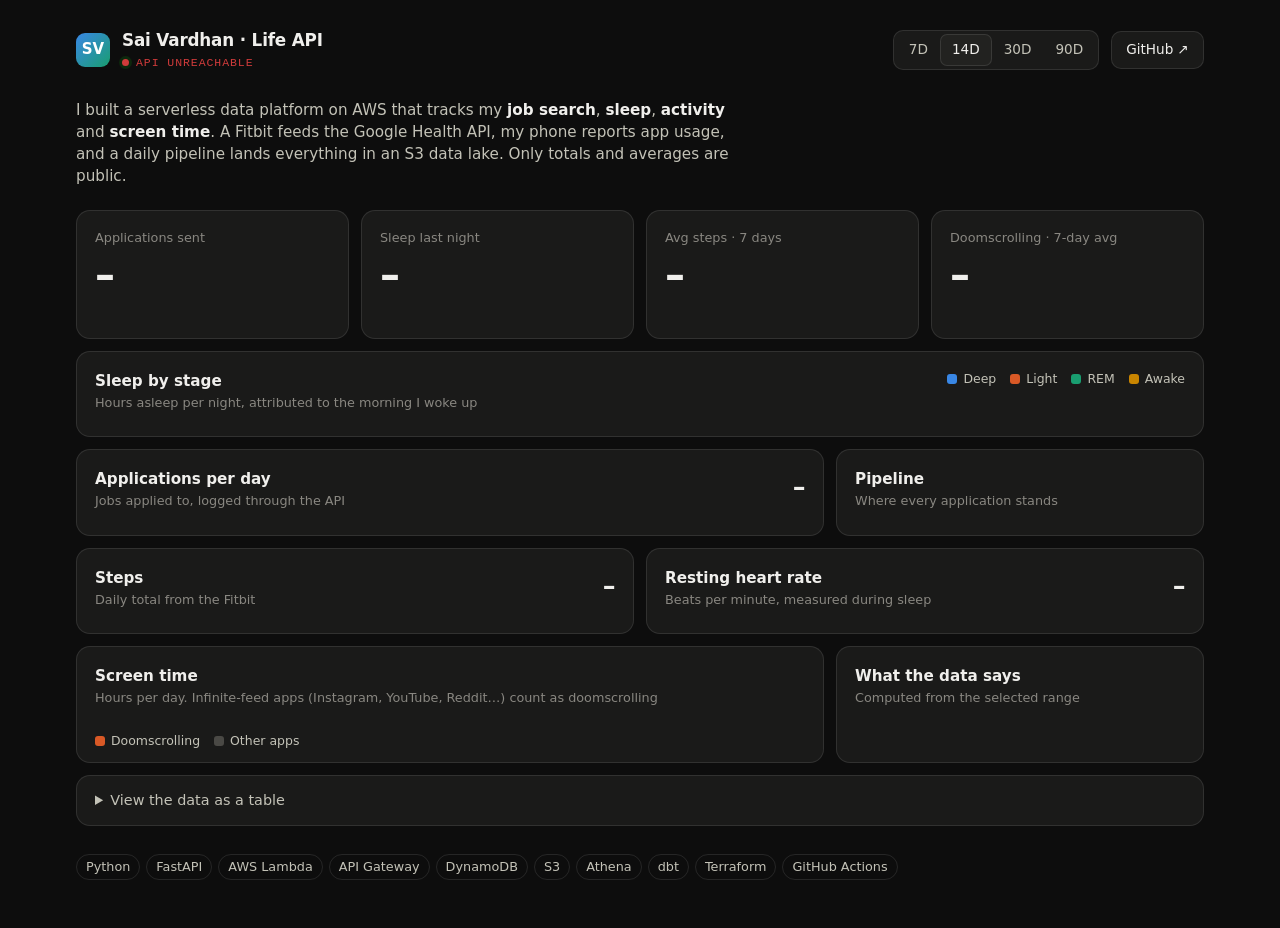
==== web/index.html @ 289e41d3 "Redesign dashboard with charts and add private applications page - GET /public/timeseries: daily ser" ====
<!doctype html>
<html lang="en">
<head>
<meta charset="utf-8">
<meta name="viewport" content="width=device-width, initial-scale=1">
<title>Life API · Sai Vardhan</title>
<meta name="description" content="Live dashboard from a personal data platform on AWS: job search, sleep, steps and screen time.">
<link rel="stylesheet" href="styles.css">
<script src="config.js"></script>
</head>
<body>
<div class="wrap">
  <header class="top">
    <div class="brand">
      <div class="mark" aria-hidden="true">SV</div>
      <div>
        <h1>Sai Vardhan · Life API</h1>
        <p><span class="live" id="status">Live from AWS</span></p>
      </div>
    </div>
    <div class="controls">
      <div class="seg" role="group" aria-label="Date range">
        <button data-days="7">7D</button>
        <button data-days="14" aria-pressed="true">14D</button>
        <button data-days="30">30D</button>
        <button data-days="90">90D</button>
      </div>
      <a class="btn" href="https://github.com/saivardhan13-MSV/life-api">GitHub ↗</a>
    </div>
  </header>

  <p class="intro">I built a serverless data platform on AWS that tracks my <strong>job search</strong>, <strong>sleep</strong>, <strong>activity</strong> and <strong>screen time</strong>. A Fitbit feeds the Google Health API, my phone reports app usage, and a daily pipeline lands everything in an S3 data lake. Only totals and averages are public.</p>

  <section class="tiles" aria-label="Headline numbers">
    <div class="tile"><div class="k">Applications sent</div><div class="v" id="t-apps">–</div><div class="sub" id="t-apps-sub">&nbsp;</div></div>
    <div class="tile"><div class="k">Sleep last night</div><div class="v" id="t-sleep">–</div><div class="sub" id="t-sleep-sub">&nbsp;</div></div>
    <div class="tile"><div class="k">Avg steps · 7 days</div><div class="v" id="t-steps">–</div><div class="sub" id="t-steps-sub">&nbsp;</div></div>
    <div class="tile"><div class="k">Doomscrolling · 7-day avg</div><div class="v" id="t-scroll">–</div><div class="sub" id="t-scroll-sub">&nbsp;</div></div>
  </section>

  <section class="grid">
    <article class="card c12">
      <div class="head">
        <div><h2>Sleep by stage</h2><p class="desc">Hours asleep per night, attributed to the morning I woke up</p></div>
        <div class="legend" id="lg-sleep"></div>
      </div>
      <div class="chart" id="ch-sleep"></div>
    </article>

    <article class="card c8">
      <div class="head">
        <div><h2>Applications per day</h2><p class="desc">Jobs applied to, logged through the API</p></div>
        <div class="big" id="apps-range">–</div>
      </div>
      <div class="chart" id="ch-apps"></div>
    </article>
    <article class="card c4">
      <h2>Pipeline</h2><p class="desc">Where every application stands</p>
      <div id="ch-funnel"></div>
    </article>

    <article class="card c6">
      <div class="head"><div><h2>Steps</h2><p class="desc">Daily total from the Fitbit</p></div><div class="big" id="steps-avg">–</div></div>
      <div class="chart" id="ch-steps"></div>
    </article>
    <article class="card c6">
      <div class="head"><div><h2>Resting heart rate</h2><p class="desc">Beats per minute, measured during sleep</p></div><div class="big" id="rhr-last">–</div></div>
      <div class="chart" id="ch-rhr"></div>
    </article>

    <article class="card c8">
      <div class="head">
        <div><h2>Screen time</h2><p class="desc">Hours per day. Infinite-feed apps (Instagram, YouTube, Reddit…) count as doomscrolling</p></div>
        <div class="legend" id="lg-screen"></div>
      </div>
      <div class="chart" id="ch-screen"></div>
    </article>
    <article class="card c4">
      <h2>What the data says</h2><p class="desc">Computed from the selected range</p>
      <div id="insights"></div>
    </article>
  </section>

  <details>
    <summary>View the data as a table</summary>
    <div class="tbl-wrap"><table id="tbl"></table></div>
  </details>

  <footer>
    <div class="chips">
      <span>Python</span><span>FastAPI</span><span>AWS Lambda</span><span>API Gateway</span><span>DynamoDB</span>
      <span>S3</span><span>Athena</span><span>dbt</span><span>Terraform</span><span>GitHub Actions</span>
    </div>
    <div id="updated"></div>
  </footer>
</div>

<script type="module">
import { barChart, lineChart, funnel, fmtDay } from "./charts.js";

const API = (window.LIFE_API_URL || "").replace(/\/$/, "");
const $ = (id) => document.getElementById(id);
const C = (n) => getComputedStyle(document.documentElement).getPropertyValue(n).trim();
const hrs = (m) => (m == null ? "–" : (m / 60).toFixed(1));
const hm = (m) => (m == null ? "–" : `${Math.floor(m / 60)}h ${String(Math.round(m % 60)).padStart(2, "0")}m`);
const avg = (xs) => { const v = xs.filter((x) => x != null); return v.length ? v.reduce((a, b) => a + b, 0) / v.length : null; };

const SLEEP = [
  { key: "deep", label: "Deep", color: C("--s1") },
  { key: "light", label: "Light", color: C("--s2") },
  { key: "rem", label: "REM", color: C("--s3") },
  { key: "awake", label: "Awake", color: C("--s4") },
];
const SCREEN = [
  { key: "doom", label: "Doomscrolling", color: C("--s2") },
  { key: "other", label: "Other apps", color: C("--muted-fill") },
];
const legend = (el, series) => (el.innerHTML = series.map((s) => `<span><i style="background:${s.color}"></i>${s.label}</span>`).join(""));
legend($("lg-sleep"), SLEEP);
legend($("lg-screen"), SCREEN);

function render(ts, summary) {
  const days = ts.days.map((d) => ({
    ...d,
    deep: d.deep_sleep_minutes, light: d.light_sleep_minutes, rem: d.rem_sleep_minutes, awake: d.awake_minutes,
    doom: d.doomscroll_minutes,
    other: d.screen_minutes == null ? null : d.screen_minutes - (d.doomscroll_minutes || 0),
  }));
  const n = days.length;

  // tiles
  $("t-apps").textContent = summary.applications_total.toLocaleString();
  $("t-apps-sub").innerHTML = `<b>${summary.applications_this_week}</b> this week · <b>${summary.interviews_total}</b> interviews`;
  $("t-sleep").innerHTML = summary.last_night_sleep_hours == null ? "–" : `${summary.last_night_sleep_hours}<small>h</small>`;
  $("t-sleep-sub").innerHTML = summary.avg_sleep_hours_7d == null ? "&nbsp;" : `7-day average <b>${summary.avg_sleep_hours_7d}h</b>`;
  $("t-steps").textContent = summary.avg_steps_7d == null ? "–" : summary.avg_steps_7d.toLocaleString();
  const best = days.reduce((a, d) => (d.steps != null && (!a || d.steps > a.steps) ? d : a), null);
  $("t-steps-sub").innerHTML = best ? `Best day <b>${best.steps.toLocaleString()}</b> on ${fmtDay(best.day)}` : "&nbsp;";
  $("t-scroll").innerHTML = summary.avg_doomscroll_hours_7d == null ? "–" : `${summary.avg_doomscroll_hours_7d}<small>h</small>`;
  $("t-scroll-sub").innerHTML = summary.avg_screen_hours_7d == null ? "Phone sync coming soon" : `of <b>${summary.avg_screen_hours_7d}h</b> total screen time`;

  // charts
  const minToH = (v) => `${Math.round(v / 60)}h`;
  barChart($("ch-sleep"), { days, series: SLEEP, fmt: hm, fmtY: minToH, height: 240, unit: 60, empty: "No sleep data in this range" });
  barChart($("ch-apps"), { days, series: [{ key: "applications_sent", label: "Applications", color: C("--s1") }], fmt: (v) => v, fmtY: (v) => Math.round(v), height: 200, empty: "No applications logged in this range yet" });
  const sent = days.reduce((a, d) => a + d.applications_sent, 0);
  $("apps-range").textContent = `${sent} in ${n}d`;
  const sc = ts.status_counts;
  funnel($("ch-funnel"), {
    color: C("--s1"),
    rows: [
      { label: "Applied", value: Object.values(sc).reduce((a, b) => a + b, 0) },
      { label: "Screening", value: sc.screening + sc.interviewing + sc.offer },
      { label: "Interviewing", value: sc.interviewing + sc.offer },
      { label: "Offer", value: sc.offer },
      { label: "Rejected", value: sc.rejected, muted: true },
      { label: "Ghosted", value: sc.ghosted, muted: true },
    ],
  });
  barChart($("ch-steps"), { days, series: [{ key: "steps", label: "Steps", color: C("--s1") }], fmt: (v) => Math.round(v).toLocaleString(), fmtY: (v) => (v >= 1000 ? `${Math.round(v / 1000)}k` : v), height: 200 });
  const sAvg = avg(days.map((d) => d.steps));
  $("steps-avg").textContent = sAvg == null ? "–" : `${Math.round(sAvg).toLocaleString()} avg`;
  lineChart($("ch-rhr"), { days, key: "resting_heart_rate", label: "Resting HR", color: C("--s1"), fmt: (v) => `${v}`, height: 200 });
  const lastRhr = [...days].reverse().find((d) => d.resting_heart_rate != null);
  $("rhr-last").textContent = lastRhr ? `${lastRhr.resting_heart_rate} bpm` : "–";
  barChart($("ch-screen"), { days, series: SCREEN, fmt: hm, fmtY: minToH, height: 220, unit: 60, empty: "Screen time syncs from my Android app (coming soon)" });

  // insights
  const sleepAvg = avg(days.map((d) => d.sleep_minutes));
  const nights = days.filter((d) => d.sleep_minutes != null);
  const short = nights.filter((d) => d.sleep_minutes < 6 * 60).length;
  const deepPct = avg(nights.map((d) => (d.deep && d.sleep_minutes ? d.deep / d.sleep_minutes : null)));
  const items = [];
  if (sleepAvg != null) items.push(["🌙", `Averaging <strong>${hm(sleepAvg)}</strong> of sleep across ${nights.length} nights; <strong>${short}</strong> under 6 hours.`]);
  if (deepPct != null) items.push(["🧠", `<strong>${Math.round(deepPct * 100)}%</strong> of sleep is deep sleep (typical adults: 13–23%).`]);
  if (sAvg != null) items.push(["👟", `<strong>${days.filter((d) => d.steps >= 8000).length}</strong> of ${days.filter((d) => d.steps != null).length} days hit 8,000+ steps.`]);
  items.push(["💼", sent ? `<strong>${sent}</strong> applications in the last ${n} days.` : `Application tracking just went live, so counts start now.`]);
  $("insights").innerHTML = items.map(([i, t]) => `<div class="insight" style="margin-bottom:12px"><div class="ico" aria-hidden="true">${i}</div><p>${t}</p></div>`).join("");

  // table
  const cols = [["Date", (d) => fmtDay(d.day, { month: "short", day: "numeric" })], ["Sleep", (d) => hm(d.sleep_minutes)],
    ["Deep", (d) => hm(d.deep)], ["REM", (d) => hm(d.rem)], ["Steps", (d) => d.steps?.toLocaleString() ?? "–"],
    ["Resting HR", (d) => d.resting_heart_rate ?? "–"], ["Screen", (d) => hm(d.screen_minutes)], ["Doomscroll", (d) => hm(d.doomscroll_minutes)],
    ["Applications", (d) => d.applications_sent]];
  $("tbl").innerHTML = `<thead><tr>${cols.map(([h]) => `<th>${h}</th>`).join("")}</tr></thead><tbody>${[...days].reverse().map((d) => `<tr>${cols.map(([, f]) => `<td>${f(d)}</td>`).join("")}</tr>`).join("")}</tbody>`;
  $("updated").textContent = `Updated ${new Date(ts.generated_at).toLocaleString()}`;
}

async function load(range) {
  try {
    const [ts, summary] = await Promise.all([
      fetch(`${API}/public/timeseries?days=${range}`).then((r) => { if (!r.ok) throw r.status; return r.json(); }),
      fetch(`${API}/public/summary`).then((r) => { if (!r.ok) throw r.status; return r.json(); }),
    ]);
    render(ts, summary);
  } catch (e) {
    $("status").textContent = "API unreachable";
    $("status").classList.add("err");
  }
}

document.querySelectorAll(".seg button").forEach((b) =>
  b.addEventListener("click", () => {
    document.querySelectorAll(".seg button").forEach((x) => x.setAttribute("aria-pressed", String(x === b)));
    load(Number(b.dataset.days));
  }),
);
load(14);
</script>
</body>
</html>
---- web/styles.css ----
:root {
  color-scheme: dark;
  --page: #0d0d0d;
  --surface: #1a1a19;
  --surface-2: #222220;
  --ink: #f0efec;
  --ink-2: #c3c2b7;
  --muted: #898781;
  --grid: #2c2c2a;
  --base: #383835;
  --ring: rgba(255, 255, 255, 0.1);
  --s1: #3987e5; /* blue */
  --s2: #d95926; /* orange */
  --s3: #199e70; /* aqua */
  --s4: #c98500; /* yellow */
  --muted-fill: #4a4945;
  --good: #0ca30c;
  --critical: #d03b3b;
  --radius: 14px;
  --font: system-ui, -apple-system, "Segoe UI", Roboto, sans-serif;
  --mono: ui-monospace, "SFMono-Regular", Consolas, monospace;
}
* { box-sizing: border-box; }
html, body { margin: 0; background: var(--page); color: var(--ink); font-family: var(--font); line-height: 1.45; -webkit-font-smoothing: antialiased; }
a { color: var(--ink); text-underline-offset: 3px; text-decoration-color: var(--muted); }
a:hover { text-decoration-color: var(--ink); }
button, input, select, textarea { font: inherit; color: inherit; }
.wrap { max-width: 1160px; margin: 0 auto; padding: 28px 16px 48px; }

/* top bar */
.top { display: flex; align-items: center; justify-content: space-between; gap: 16px; flex-wrap: wrap; margin-bottom: 28px; }
.brand { display: flex; align-items: center; gap: 12px; }
.mark { width: 34px; height: 34px; border-radius: 9px; background: linear-gradient(135deg, var(--s1), var(--s3)); display: grid; place-items: center; font-weight: 700; font-size: 15px; color: #fff; }
.brand h1 { font-size: 1.05rem; margin: 0; font-weight: 650; letter-spacing: -0.01em; }
.brand p { margin: 0; color: var(--muted); font-size: 0.82rem; }
.live { display: inline-flex; align-items: center; gap: 7px; font: 500 0.72rem var(--mono); text-transform: uppercase; letter-spacing: 0.08em; color: var(--good); }
.live::before { content: ""; width: 7px; height: 7px; border-radius: 50%; background: currentColor; box-shadow: 0 0 0 3px rgba(12, 163, 12, 0.18); }
.live.err { color: var(--critical); }
.controls { display: flex; align-items: center; gap: 12px; flex-wrap: wrap; }
.seg { display: inline-flex; background: var(--surface); border: 1px solid var(--ring); border-radius: 10px; padding: 3px; }
.seg button { border: 0; background: none; padding: 6px 12px; border-radius: 7px; cursor: pointer; color: var(--ink-2); font-size: 0.85rem; }
.seg button[aria-pressed="true"] { background: var(--surface-2); color: var(--ink); box-shadow: inset 0 0 0 1px var(--ring); }
.btn { display: inline-flex; align-items: center; gap: 6px; padding: 8px 14px; border-radius: 10px; border: 1px solid var(--ring); background: var(--surface); color: var(--ink); text-decoration: none; font-size: 0.85rem; cursor: pointer; }
.btn:hover { background: var(--surface-2); }
.btn.primary { background: var(--s1); border-color: transparent; color: #fff; }
.btn.primary:hover { filter: brightness(1.08); }

/* intro */
.intro { margin: 0 0 22px; max-width: 70ch; color: var(--ink-2); font-size: 0.95rem; }
.intro strong { color: var(--ink); font-weight: 600; }

/* tiles */
.tiles { display: grid; grid-template-columns: repeat(4, 1fr); gap: 12px; margin-bottom: 12px; }
.tile { background: var(--surface); border: 1px solid var(--ring); border-radius: var(--radius); padding: 18px 18px 16px; min-width: 0; }
.tile .k { color: var(--muted); font-size: 0.8rem; display: flex; align-items: center; gap: 8px; }
.tile .v { font-size: clamp(1.8rem, 3.4vw, 2.5rem); font-weight: 650; letter-spacing: -0.03em; margin-top: 6px; line-height: 1.1; }
.tile .v small { font-size: 0.45em; color: var(--ink-2); font-weight: 500; letter-spacing: 0; margin-left: 2px; }
.tile .sub { color: var(--ink-2); font-size: 0.8rem; margin-top: 6px; }
.tile .sub b { color: var(--ink); font-weight: 600; }

/* cards */
.grid { display: grid; grid-template-columns: repeat(12, 1fr); gap: 12px; }
.card { background: var(--surface); border: 1px solid var(--ring); border-radius: var(--radius); padding: 18px 18px 12px; min-width: 0; }
.c12 { grid-column: span 12; } .c8 { grid-column: span 8; } .c6 { grid-column: span 6; } .c4 { grid-column: span 4; }
.card h2 { font-size: 0.95rem; margin: 0; font-weight: 600; }
.card .desc { color: var(--muted); font-size: 0.8rem; margin: 2px 0 12px; }
.head { display: flex; justify-content: space-between; align-items: flex-start; gap: 12px; flex-wrap: wrap; }
.legend { display: flex; gap: 14px; flex-wrap: wrap; font-size: 0.78rem; color: var(--ink-2); }
.legend span { display: inline-flex; align-items: center; gap: 6px; }
.legend i, .tr i { width: 10px; height: 10px; border-radius: 3px; display: inline-block; }
.chart { width: 100%; }
.big { font-size: 1.6rem; font-weight: 650; letter-spacing: -0.02em; }

/* svg */
svg { display: block; overflow: visible; }
svg .grid { stroke: var(--grid); stroke-width: 1; }
svg .base { stroke: var(--base); stroke-width: 1; }
svg .tick { fill: var(--muted); font-size: 11px; font-variant-numeric: tabular-nums; }
svg .empty { fill: var(--muted); font-size: 13px; }
svg .hit { fill: transparent; }
svg .hit.on { fill: rgba(255, 255, 255, 0.04); }
svg .cross { stroke: var(--base); stroke-width: 1; }
svg .ring { stroke: var(--surface); stroke-width: 2; }

/* tooltip */
.tip { position: fixed; z-index: 50; display: none; pointer-events: none; background: #262624; border: 1px solid var(--ring); border-radius: 10px; padding: 10px 12px; font-size: 0.8rem; min-width: 170px; box-shadow: 0 10px 30px rgba(0, 0, 0, 0.45); }
.tip .th { color: var(--ink); font-weight: 600; margin-bottom: 6px; }
.tip .tr { display: flex; align-items: center; gap: 8px; color: var(--ink-2); padding: 1px 0; }
.tip .tr b { margin-left: auto; color: var(--ink); font-weight: 600; font-variant-numeric: tabular-nums; padding-left: 16px; }
.tip .tot { border-top: 1px solid var(--ring); margin-top: 4px; padding-top: 5px; }

/* funnel */
.fr { display: grid; grid-template-columns: 96px 1fr 36px; align-items: center; gap: 10px; padding: 7px 0; font-size: 0.85rem; }
.fl { color: var(--ink-2); }
.fb { height: 10px; background: var(--surface-2); border-radius: 0 4px 4px 0; overflow: hidden; }
.fb span { display: block; height: 100%; border-radius: 0 4px 4px 0; min-width: 2px; }
.fv { text-align: right; font-variant-numeric: tabular-nums; font-weight: 600; }

/* insight */
.insight { display: flex; gap: 14px; align-items: flex-start; }
.insight .ico { flex: none; width: 38px; height: 38px; border-radius: 10px; background: var(--surface-2); display: grid; place-items: center; font-size: 18px; }
.insight p { margin: 0; color: var(--ink-2); font-size: 0.9rem; }
.insight p strong { color: var(--ink); }

/* table */
details { margin-top: 12px; background: var(--surface); border: 1px solid var(--ring); border-radius: var(--radius); }
summary { cursor: pointer; padding: 14px 18px; font-size: 0.9rem; color: var(--ink-2); }
.tbl-wrap { overflow-x: auto; padding: 0 18px 16px; }
table { width: 100%; border-collapse: collapse; font-size: 0.82rem; font-variant-numeric: tabular-nums; }
th, td { text-align: right; padding: 7px 10px; border-bottom: 1px solid var(--grid); white-space: nowrap; }
th:first-child, td:first-child { text-align: left; }
th { color: var(--muted); font-weight: 500; }
td { color: var(--ink-2); }

footer { margin-top: 28px; color: var(--muted); font-size: 0.8rem; display: flex; justify-content: space-between; gap: 16px; flex-wrap: wrap; }
.chips { display: flex; gap: 6px; flex-wrap: wrap; }
.chips span { border: 1px solid var(--ring); border-radius: 999px; padding: 3px 9px; color: var(--ink-2); }

@media (max-width: 900px) {
  .tiles { grid-template-columns: repeat(2, 1fr); }
  .c8, .c6, .c4 { grid-column: span 12; }
}
@media (max-width: 420px) {
  .tile { padding: 14px; }
}
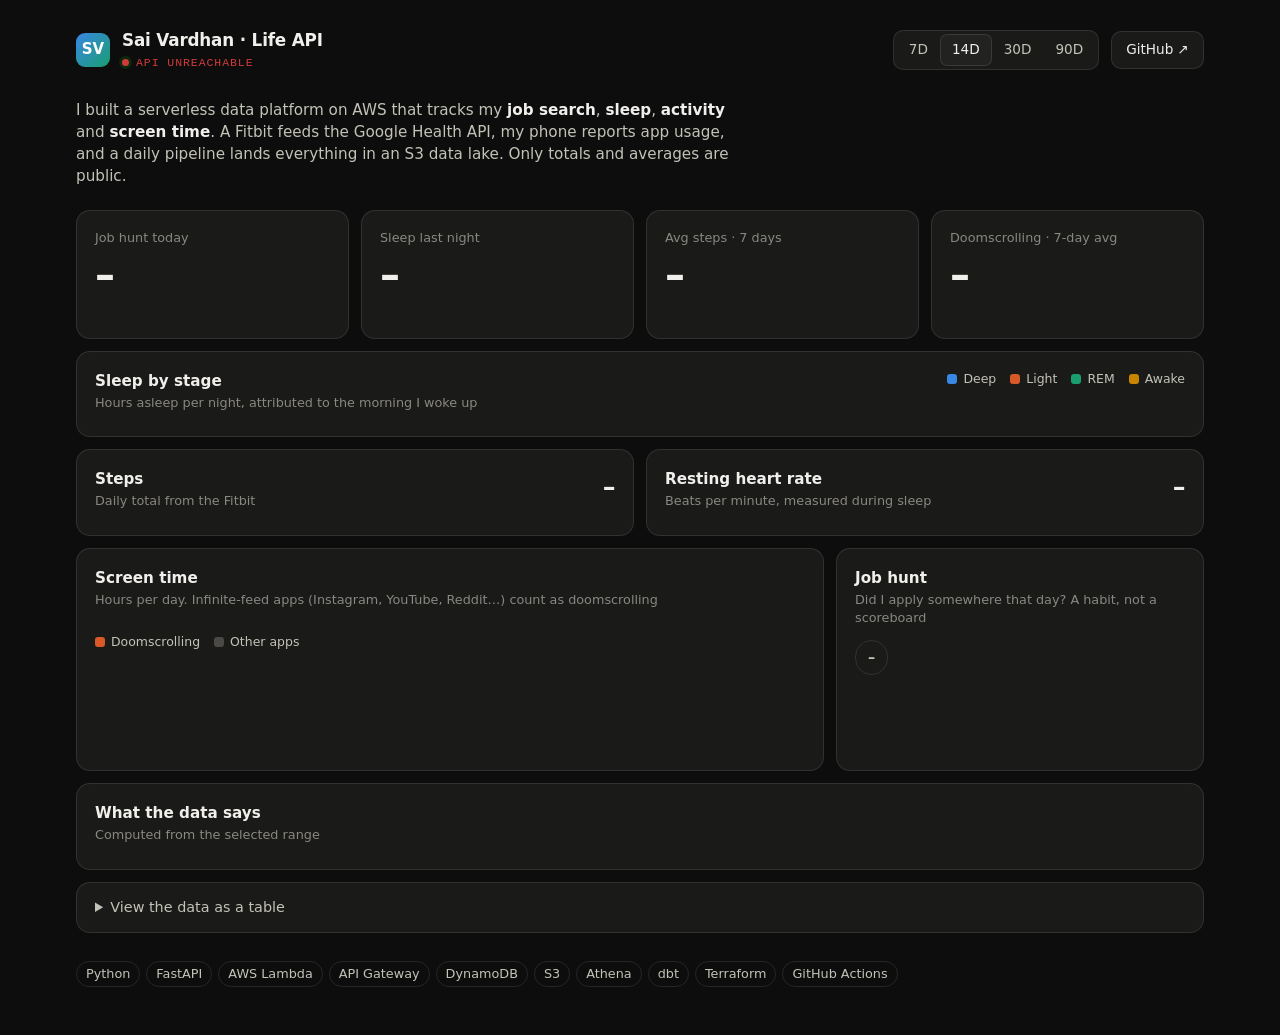
==== commit 38a9697a: "Show job hunt as a daily habit instead of application counts The public dashboard and API no longer " ====
--- a/web/index.html
+++ b/web/index.html
@@ -32,7 +32,7 @@
   <p class="intro">I built a serverless data platform on AWS that tracks my <strong>job search</strong>, <strong>sleep</strong>, <strong>activity</strong> and <strong>screen time</strong>. A Fitbit feeds the Google Health API, my phone reports app usage, and a daily pipeline lands everything in an S3 data lake. Only totals and averages are public.</p>
 
   <section class="tiles" aria-label="Headline numbers">
-    <div class="tile"><div class="k">Applications sent</div><div class="v" id="t-apps">–</div><div class="sub" id="t-apps-sub">&nbsp;</div></div>
+    <div class="tile"><div class="k">Job hunt today</div><div class="v" id="t-hunt">–</div><div class="sub" id="t-hunt-sub">&nbsp;</div></div>
     <div class="tile"><div class="k">Sleep last night</div><div class="v" id="t-sleep">–</div><div class="sub" id="t-sleep-sub">&nbsp;</div></div>
     <div class="tile"><div class="k">Avg steps · 7 days</div><div class="v" id="t-steps">–</div><div class="sub" id="t-steps-sub">&nbsp;</div></div>
     <div class="tile"><div class="k">Doomscrolling · 7-day avg</div><div class="v" id="t-scroll">–</div><div class="sub" id="t-scroll-sub">&nbsp;</div></div>
@@ -47,18 +47,6 @@
       <div class="chart" id="ch-sleep"></div>
     </article>
 
-    <article class="card c8">
-      <div class="head">
-        <div><h2>Applications per day</h2><p class="desc">Jobs applied to, logged through the API</p></div>
-        <div class="big" id="apps-range">–</div>
-      </div>
-      <div class="chart" id="ch-apps"></div>
-    </article>
-    <article class="card c4">
-      <h2>Pipeline</h2><p class="desc">Where every application stands</p>
-      <div id="ch-funnel"></div>
-    </article>
-
     <article class="card c6">
       <div class="head"><div><h2>Steps</h2><p class="desc">Daily total from the Fitbit</p></div><div class="big" id="steps-avg">–</div></div>
       <div class="chart" id="ch-steps"></div>
@@ -76,8 +64,16 @@
       <div class="chart" id="ch-screen"></div>
     </article>
     <article class="card c4">
+      <div class="head"><div><h2>Job hunt</h2><p class="desc">Did I apply somewhere that day? A habit, not a scoreboard</p></div></div>
+      <div id="hunt-badge" class="badge">–</div>
+      <p class="streak" id="hunt-streak">&nbsp;</p>
+      <div class="dots" id="hunt-dots" aria-label="Days with applications"></div>
+      <p class="desc" id="hunt-range" style="margin-top:10px">&nbsp;</p>
+    </article>
+
+    <article class="card c12">
       <h2>What the data says</h2><p class="desc">Computed from the selected range</p>
-      <div id="insights"></div>
+      <div id="insights" class="insights"></div>
     </article>
   </section>
 
@@ -96,7 +92,7 @@
 </div>
 
 <script type="module">
-import { barChart, lineChart, funnel, fmtDay } from "./charts.js";
+import { barChart, lineChart, fmtDay } from "./charts.js";
 
 const API = (window.LIFE_API_URL || "").replace(/\/$/, "");
 const $ = (id) => document.getElementById(id);
@@ -129,8 +125,9 @@
   const n = days.length;
 
   // tiles
-  $("t-apps").textContent = summary.applications_total.toLocaleString();
-  $("t-apps-sub").innerHTML = `<b>${summary.applications_this_week}</b> this week · <b>${summary.interviews_total}</b> interviews`;
+  const hunt = summary.job_hunt;
+  $("t-hunt").innerHTML = hunt.applied_today ? `<span class="ok">✓</span> Done` : `Not yet`;
+  $("t-hunt-sub").innerHTML = hunt.streak_days ? `<b>${hunt.streak_days}-day</b> streak` : "Streak starts with the next application";
   $("t-sleep").innerHTML = summary.last_night_sleep_hours == null ? "–" : `${summary.last_night_sleep_hours}<small>h</small>`;
   $("t-sleep-sub").innerHTML = summary.avg_sleep_hours_7d == null ? "&nbsp;" : `7-day average <b>${summary.avg_sleep_hours_7d}h</b>`;
   $("t-steps").textContent = summary.avg_steps_7d == null ? "–" : summary.avg_steps_7d.toLocaleString();
@@ -142,27 +139,23 @@
   // charts
   const minToH = (v) => `${Math.round(v / 60)}h`;
   barChart($("ch-sleep"), { days, series: SLEEP, fmt: hm, fmtY: minToH, height: 240, unit: 60, empty: "No sleep data in this range" });
-  barChart($("ch-apps"), { days, series: [{ key: "applications_sent", label: "Applications", color: C("--s1") }], fmt: (v) => v, fmtY: (v) => Math.round(v), height: 200, empty: "No applications logged in this range yet" });
-  const sent = days.reduce((a, d) => a + d.applications_sent, 0);
-  $("apps-range").textContent = `${sent} in ${n}d`;
-  const sc = ts.status_counts;
-  funnel($("ch-funnel"), {
-    color: C("--s1"),
-    rows: [
-      { label: "Applied", value: Object.values(sc).reduce((a, b) => a + b, 0) },
-      { label: "Screening", value: sc.screening + sc.interviewing + sc.offer },
-      { label: "Interviewing", value: sc.interviewing + sc.offer },
-      { label: "Offer", value: sc.offer },
-      { label: "Rejected", value: sc.rejected, muted: true },
-      { label: "Ghosted", value: sc.ghosted, muted: true },
-    ],
-  });
   barChart($("ch-steps"), { days, series: [{ key: "steps", label: "Steps", color: C("--s1") }], fmt: (v) => Math.round(v).toLocaleString(), fmtY: (v) => (v >= 1000 ? `${Math.round(v / 1000)}k` : v), height: 200 });
   const sAvg = avg(days.map((d) => d.steps));
   $("steps-avg").textContent = sAvg == null ? "–" : `${Math.round(sAvg).toLocaleString()} avg`;
   lineChart($("ch-rhr"), { days, key: "resting_heart_rate", label: "Resting HR", color: C("--s1"), fmt: (v) => `${v}`, height: 200 });
   const lastRhr = [...days].reverse().find((d) => d.resting_heart_rate != null);
   $("rhr-last").textContent = lastRhr ? `${lastRhr.resting_heart_rate} bpm` : "–";
+  // job hunt habit
+  const appliedDays = days.filter((d) => d.applied).length;
+  $("hunt-badge").className = `badge ${ts.job_hunt.applied_today ? "done" : ""}`;
+  $("hunt-badge").innerHTML = ts.job_hunt.applied_today ? "✓ Applied today" : "○ Not yet today";
+  $("hunt-streak").innerHTML = ts.job_hunt.streak_days
+    ? `Applied every day for <strong>${ts.job_hunt.streak_days}</strong> day${ts.job_hunt.streak_days > 1 ? "s" : ""}`
+    : "No active streak";
+  $("hunt-dots").innerHTML = days.map((d) =>
+    `<span class="dot ${d.applied ? "on" : ""}" title="${fmtDay(d.day, { weekday: "short", month: "short", day: "numeric" })}: ${d.applied ? "applied" : "no applications"}"></span>`).join("");
+  $("hunt-range").textContent = `Active on ${appliedDays} of the last ${n} days`;
+
   barChart($("ch-screen"), { days, series: SCREEN, fmt: hm, fmtY: minToH, height: 220, unit: 60, empty: "Screen time syncs from my Android app (coming soon)" });
 
   // insights
@@ -174,14 +167,14 @@
   if (sleepAvg != null) items.push(["🌙", `Averaging <strong>${hm(sleepAvg)}</strong> of sleep across ${nights.length} nights; <strong>${short}</strong> under 6 hours.`]);
   if (deepPct != null) items.push(["🧠", `<strong>${Math.round(deepPct * 100)}%</strong> of sleep is deep sleep (typical adults: 13–23%).`]);
   if (sAvg != null) items.push(["👟", `<strong>${days.filter((d) => d.steps >= 8000).length}</strong> of ${days.filter((d) => d.steps != null).length} days hit 8,000+ steps.`]);
-  items.push(["💼", sent ? `<strong>${sent}</strong> applications in the last ${n} days.` : `Application tracking just went live, so counts start now.`]);
-  $("insights").innerHTML = items.map(([i, t]) => `<div class="insight" style="margin-bottom:12px"><div class="ico" aria-hidden="true">${i}</div><p>${t}</p></div>`).join("");
+  items.push(["💼", appliedDays ? `Applied for jobs on <strong>${appliedDays}</strong> of the last ${n} days.` : `Job-hunt tracking just went live.`]);
+  $("insights").innerHTML = items.map(([i, t]) => `<div class="insight"><div class="ico" aria-hidden="true">${i}</div><p>${t}</p></div>`).join("");
 
   // table
   const cols = [["Date", (d) => fmtDay(d.day, { month: "short", day: "numeric" })], ["Sleep", (d) => hm(d.sleep_minutes)],
     ["Deep", (d) => hm(d.deep)], ["REM", (d) => hm(d.rem)], ["Steps", (d) => d.steps?.toLocaleString() ?? "–"],
     ["Resting HR", (d) => d.resting_heart_rate ?? "–"], ["Screen", (d) => hm(d.screen_minutes)], ["Doomscroll", (d) => hm(d.doomscroll_minutes)],
-    ["Applications", (d) => d.applications_sent]];
+    ["Applied", (d) => (d.applied ? "✓" : "–")]];
   $("tbl").innerHTML = `<thead><tr>${cols.map(([h]) => `<th>${h}</th>`).join("")}</tr></thead><tbody>${[...days].reverse().map((d) => `<tr>${cols.map(([, f]) => `<td>${f(d)}</td>`).join("")}</tr>`).join("")}</tbody>`;
   $("updated").textContent = `Updated ${new Date(ts.generated_at).toLocaleString()}`;
 }
--- a/web/styles.css
+++ b/web/styles.css
@@ -123,3 +123,14 @@
 @media (max-width: 420px) {
   .tile { padding: 14px; }
 }
+
+/* job hunt habit */
+.badge { display: inline-flex; align-items: center; gap: 6px; padding: 6px 12px; border-radius: 999px; border: 1px solid var(--ring); color: var(--ink-2); font-weight: 600; font-size: 0.9rem; }
+.badge.done { color: var(--good); border-color: rgba(12, 163, 12, 0.4); background: rgba(12, 163, 12, 0.08); }
+.streak { margin: 12px 0 10px; color: var(--ink-2); font-size: 0.9rem; }
+.streak strong { color: var(--ink); font-size: 1.15rem; }
+.dots { display: flex; flex-wrap: wrap; gap: 6px; }
+.dot { width: 14px; height: 14px; border-radius: 50%; border: 1.5px solid var(--base); }
+.dot.on { background: var(--s1); border-color: var(--s1); }
+.tile .v .ok { color: var(--good); }
+.insights { display: grid; grid-template-columns: repeat(auto-fit, minmax(230px, 1fr)); gap: 14px; }
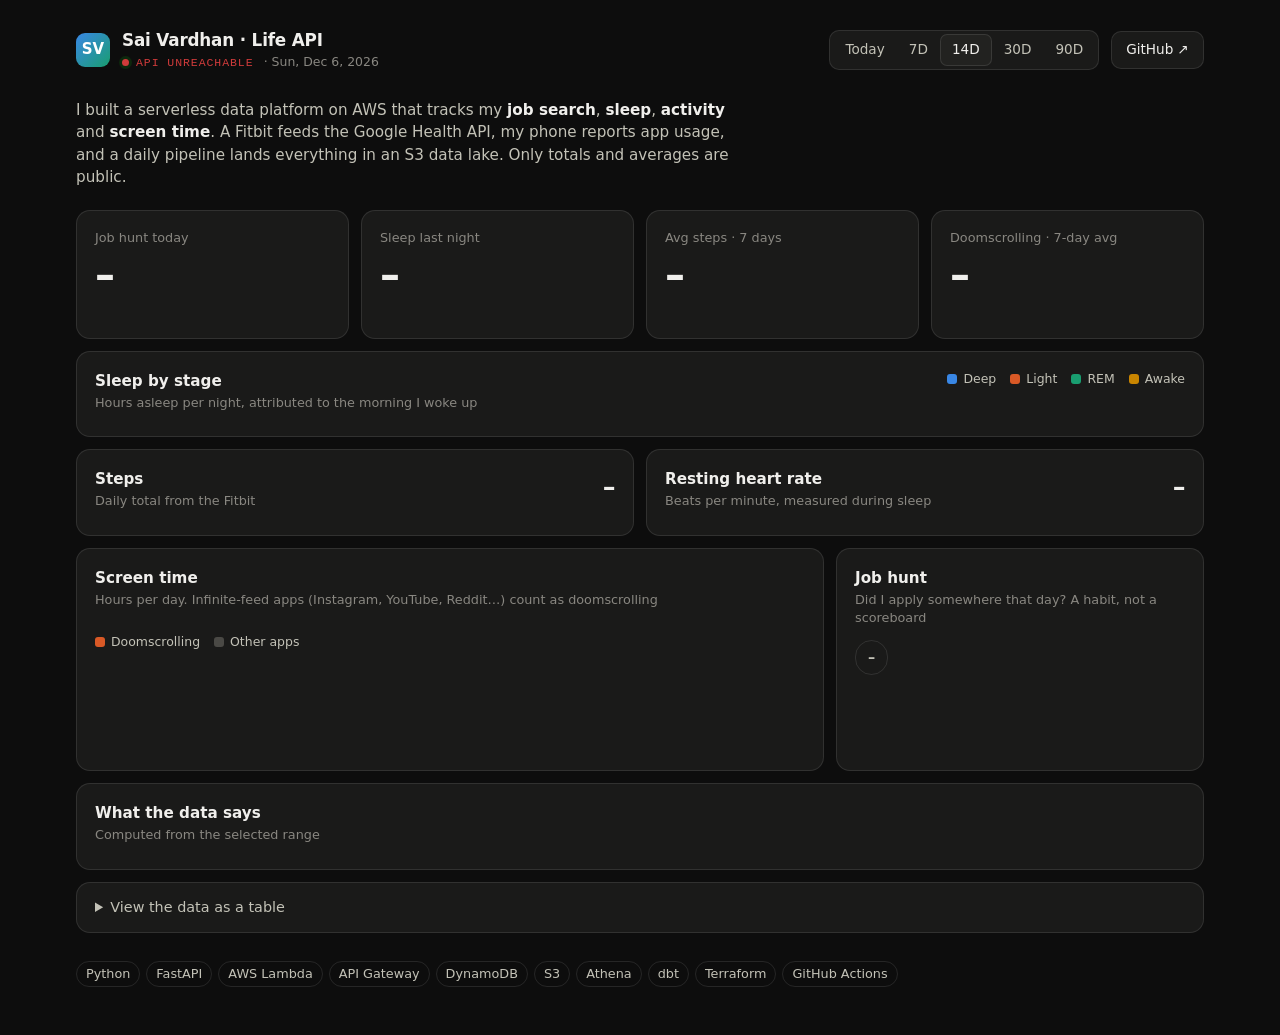
==== commit 394261ea: "Add Today view and refresh data every 3 hours - Dashboard: "Today" range with the full date, last ni" ====
--- a/web/index.html
+++ b/web/index.html
@@ -15,11 +15,12 @@
       <div class="mark" aria-hidden="true">SV</div>
       <div>
         <h1>Sai Vardhan · Life API</h1>
-        <p><span class="live" id="status">Live from AWS</span></p>
+        <p><span class="live" id="status">Live from AWS</span> <span class="today-date" id="today-date"></span></p>
       </div>
     </div>
     <div class="controls">
       <div class="seg" role="group" aria-label="Date range">
+        <button data-days="today">Today</button>
         <button data-days="7">7D</button>
         <button data-days="14" aria-pressed="true">14D</button>
         <button data-days="30">30D</button>
@@ -31,6 +32,43 @@
 
   <p class="intro">I built a serverless data platform on AWS that tracks my <strong>job search</strong>, <strong>sleep</strong>, <strong>activity</strong> and <strong>screen time</strong>. A Fitbit feeds the Google Health API, my phone reports app usage, and a daily pipeline lands everything in an S3 data lake. Only totals and averages are public.</p>
 
+  <section id="today-view" hidden>
+    <div class="today-head">
+      <h2 id="tv-title">Today</h2>
+      <p class="desc" id="tv-asof">&nbsp;</p>
+    </div>
+    <div class="grid">
+      <article class="card c6">
+        <h2>Sleep last night</h2><p class="desc">Woke up this morning</p>
+        <div class="tv-big" id="tv-sleep">–</div>
+        <div class="stagebar" id="tv-stages"></div>
+        <div class="legend tv-legend" id="tv-stage-legend"></div>
+      </article>
+      <article class="card c6">
+        <h2>Steps so far</h2><p class="desc">Updates every 3 hours from the Fitbit</p>
+        <div class="tv-big" id="tv-steps">–</div>
+        <div class="meter"><span id="tv-steps-bar"></span></div>
+        <p class="desc" id="tv-steps-sub">&nbsp;</p>
+      </article>
+      <article class="card c4">
+        <h2>Resting heart rate</h2>
+        <div class="tv-big" id="tv-rhr">–</div>
+        <p class="desc" id="tv-rhr-sub">&nbsp;</p>
+      </article>
+      <article class="card c4">
+        <h2>Screen time today</h2>
+        <div class="tv-big" id="tv-screen">–</div>
+        <p class="desc" id="tv-screen-sub">&nbsp;</p>
+      </article>
+      <article class="card c4">
+        <h2>Job hunt</h2>
+        <div id="tv-hunt" class="badge" style="margin-top:10px">–</div>
+        <p class="desc" id="tv-hunt-sub" style="margin-top:10px">&nbsp;</p>
+      </article>
+    </div>
+  </section>
+
+  <div id="range-view">
   <section class="tiles" aria-label="Headline numbers">
     <div class="tile"><div class="k">Job hunt today</div><div class="v" id="t-hunt">–</div><div class="sub" id="t-hunt-sub">&nbsp;</div></div>
     <div class="tile"><div class="k">Sleep last night</div><div class="v" id="t-sleep">–</div><div class="sub" id="t-sleep-sub">&nbsp;</div></div>
@@ -81,6 +119,7 @@
     <summary>View the data as a table</summary>
     <div class="tbl-wrap"><table id="tbl"></table></div>
   </details>
+  </div>
 
   <footer>
     <div class="chips">
@@ -99,6 +138,10 @@
 const C = (n) => getComputedStyle(document.documentElement).getPropertyValue(n).trim();
 const hrs = (m) => (m == null ? "–" : (m / 60).toFixed(1));
 const hm = (m) => (m == null ? "–" : `${Math.floor(m / 60)}h ${String(Math.round(m % 60)).padStart(2, "0")}m`);
+const TZ = window.LIFE_TZ || "America/New_York";
+const todayISO = () => new Date().toLocaleDateString("en-CA", { timeZone: TZ });
+$("today-date").textContent = "· " + new Date().toLocaleDateString("en-US", { timeZone: TZ, weekday: "short", month: "short", day: "numeric", year: "numeric" });
+const updatedText = (ts) => `Updated ${new Date(ts.generated_at).toLocaleString("en-US", { timeZone: TZ, month: "short", day: "numeric", hour: "numeric", minute: "2-digit" })} ET`;
 const avg = (xs) => { const v = xs.filter((x) => x != null); return v.length ? v.reduce((a, b) => a + b, 0) / v.length : null; };
 
 const SLEEP = [
@@ -176,7 +219,56 @@
     ["Resting HR", (d) => d.resting_heart_rate ?? "–"], ["Screen", (d) => hm(d.screen_minutes)], ["Doomscroll", (d) => hm(d.doomscroll_minutes)],
     ["Applied", (d) => (d.applied ? "✓" : "–")]];
   $("tbl").innerHTML = `<thead><tr>${cols.map(([h]) => `<th>${h}</th>`).join("")}</tr></thead><tbody>${[...days].reverse().map((d) => `<tr>${cols.map(([, f]) => `<td>${f(d)}</td>`).join("")}</tr>`).join("")}</tbody>`;
-  $("updated").textContent = `Updated ${new Date(ts.generated_at).toLocaleString()}`;
+  $("updated").textContent = updatedText(ts);
+}
+
+function renderToday(ts) {
+  const iso = todayISO();
+  const t = ts.days.find((d) => d.day === iso) || { day: iso };
+  const prev = ts.days.filter((d) => d.day < iso);
+  const nice = new Date(iso + "T12:00:00").toLocaleDateString("en-US", { weekday: "long", month: "long", day: "numeric", year: "numeric" });
+  $("tv-title").textContent = `Today · ${nice}`;
+  $("tv-asof").textContent = `As of ${new Date(ts.generated_at).toLocaleTimeString("en-US", { timeZone: TZ, hour: "numeric", minute: "2-digit" })} ${TZ === "America/New_York" ? "ET" : TZ}`;
+
+  // sleep + stages
+  const stages = SLEEP.map((s) => ({ ...s, v: t[{ deep: "deep_sleep_minutes", light: "light_sleep_minutes", rem: "rem_sleep_minutes", awake: "awake_minutes" }[s.key]] }));
+  const inBed = stages.reduce((a, s) => a + (s.v || 0), 0);
+  $("tv-sleep").textContent = t.sleep_minutes == null ? "Not synced yet" : hm(t.sleep_minutes);
+  $("tv-stages").innerHTML = inBed ? stages.filter((s) => s.v).map((s) => `<span style="flex:${s.v};background:${s.color}" title="${s.label}: ${hm(s.v)}"></span>`).join("") : "";
+  $("tv-stage-legend").innerHTML = inBed ? stages.map((s) => `<span><i style="background:${s.color}"></i>${s.label} ${hm(s.v)}</span>`).join("") : `<span>Sleep appears after the watch syncs in the morning</span>`;
+
+  // steps vs 7-day average
+  const avgSteps = avg(prev.slice(-7).map((d) => d.steps));
+  $("tv-steps").textContent = t.steps == null ? "–" : t.steps.toLocaleString();
+  const pct = t.steps != null && avgSteps ? Math.min(100, (t.steps / avgSteps) * 100) : 0;
+  $("tv-steps-bar").style.width = `${pct}%`;
+  $("tv-steps-sub").textContent = avgSteps ? (t.steps == null ? `7-day average ${Math.round(avgSteps).toLocaleString()}` : `${Math.round((t.steps / avgSteps) * 100)}% of my 7-day average (${Math.round(avgSteps).toLocaleString()})`) : " ";
+
+  // resting HR
+  const rhrAvg = avg(prev.slice(-7).map((d) => d.resting_heart_rate));
+  $("tv-rhr").textContent = t.resting_heart_rate == null ? "–" : `${t.resting_heart_rate} bpm`;
+  $("tv-rhr-sub").textContent = rhrAvg ? `7-day average ${Math.round(rhrAvg)} bpm` : " ";
+
+  // screen time
+  $("tv-screen").textContent = t.screen_minutes == null ? "–" : hm(t.screen_minutes);
+  $("tv-screen-sub").textContent = t.screen_minutes == null ? "Syncs from my Android app every 6 hours" : `${hm(t.doomscroll_minutes || 0)} of it doomscrolling`;
+
+  // job hunt
+  const h = ts.job_hunt;
+  $("tv-hunt").className = `badge ${h.applied_today ? "done" : ""}`;
+  $("tv-hunt").textContent = h.applied_today ? "✓ Applied today" : "○ Not yet today";
+  $("tv-hunt-sub").textContent = h.streak_days ? `${h.streak_days}-day streak` : "No active streak";
+  $("updated").textContent = updatedText(ts);
+}
+
+async function loadToday() {
+  try {
+    const ts = await fetch(`${API}/public/timeseries?days=8`).then((r) => { if (!r.ok) throw r.status; return r.json(); });
+    renderToday(ts);
+  } catch (e) {
+    $("status").textContent = "API unreachable";
+    $("status").classList.add("err");
+  }
 }
 
 async function load(range) {
@@ -195,7 +287,10 @@
 document.querySelectorAll(".seg button").forEach((b) =>
   b.addEventListener("click", () => {
     document.querySelectorAll(".seg button").forEach((x) => x.setAttribute("aria-pressed", String(x === b)));
-    load(Number(b.dataset.days));
+    const today = b.dataset.days === "today";
+    $("today-view").hidden = !today;
+    $("range-view").hidden = today;
+    if (today) loadToday(); else load(Number(b.dataset.days));
   }),
 );
 load(14);
--- a/web/styles.css
+++ b/web/styles.css
@@ -134,3 +134,15 @@
 .dot.on { background: var(--s1); border-color: var(--s1); }
 .tile .v .ok { color: var(--good); }
 .insights { display: grid; grid-template-columns: repeat(auto-fit, minmax(230px, 1fr)); gap: 14px; }
+
+/* today view */
+.today-date { color: var(--muted); font-size: 0.78rem; margin-left: 6px; }
+.today-head { margin: 4px 0 14px; }
+.today-head h2 { font-size: clamp(1.3rem, 3vw, 1.7rem); margin: 0; letter-spacing: -0.02em; }
+.tv-big { font-size: clamp(1.8rem, 4vw, 2.4rem); font-weight: 650; letter-spacing: -0.03em; margin: 8px 0 12px; }
+.stagebar { display: flex; gap: 2px; height: 14px; border-radius: 4px; overflow: hidden; background: var(--surface-2); }
+.stagebar span { display: block; height: 100%; }
+.tv-legend { margin-top: 12px; }
+.meter { height: 10px; border-radius: 4px; background: var(--surface-2); overflow: hidden; margin-bottom: 8px; }
+.meter span { display: block; height: 100%; background: var(--s1); border-radius: 0 4px 4px 0; width: 0; transition: width 0.4s ease; }
+[hidden] { display: none !important; }
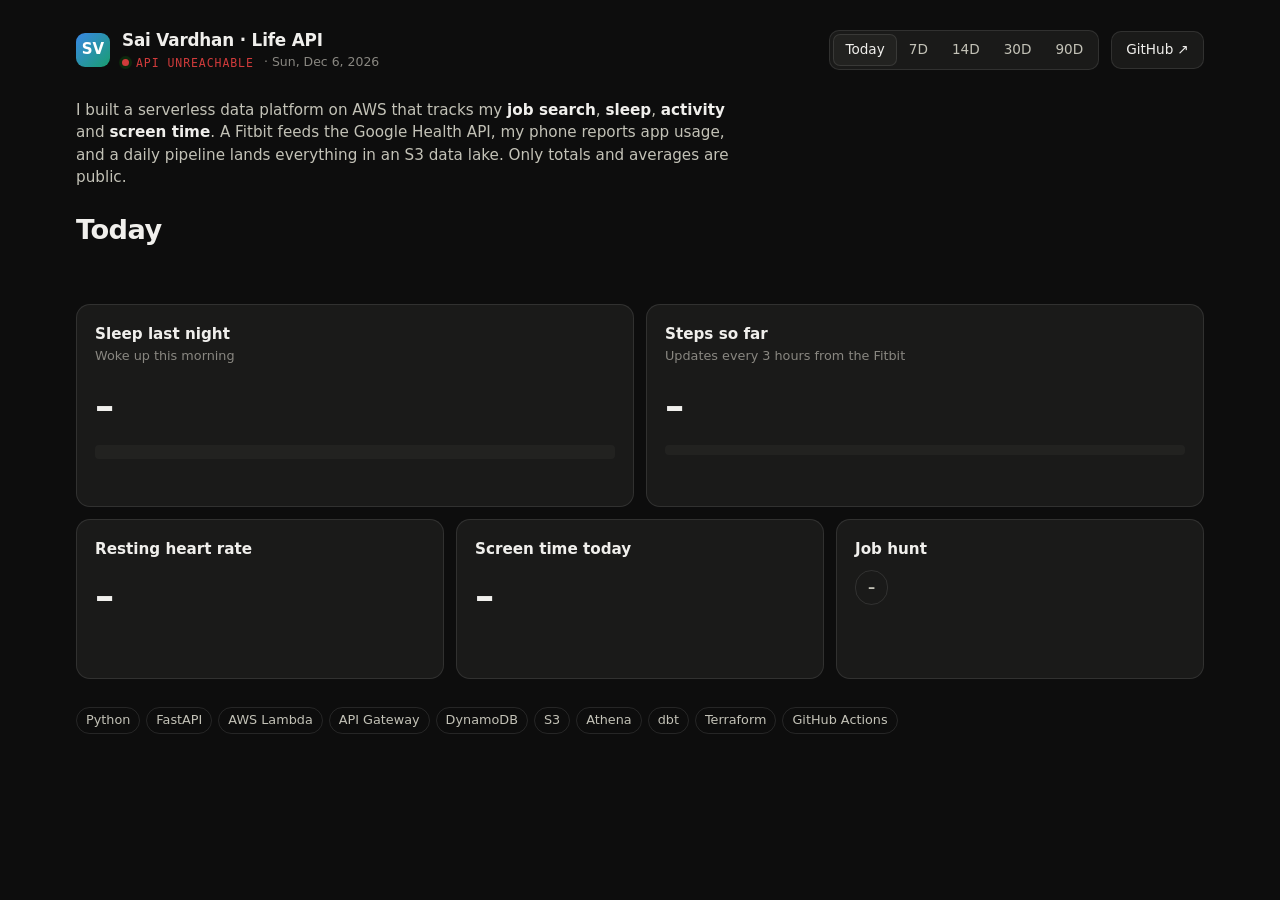
==== commit 66cff645: "Open the dashboard on the Today view by default Co-Authored-By: Claude Opus 5.5 <noreply@anthropic.c" ====
--- a/web/index.html
+++ b/web/index.html
@@ -20,9 +20,9 @@
     </div>
     <div class="controls">
       <div class="seg" role="group" aria-label="Date range">
-        <button data-days="today">Today</button>
+        <button data-days="today" aria-pressed="true">Today</button>
         <button data-days="7">7D</button>
-        <button data-days="14" aria-pressed="true">14D</button>
+        <button data-days="14">14D</button>
         <button data-days="30">30D</button>
         <button data-days="90">90D</button>
       </div>
@@ -32,7 +32,7 @@
 
   <p class="intro">I built a serverless data platform on AWS that tracks my <strong>job search</strong>, <strong>sleep</strong>, <strong>activity</strong> and <strong>screen time</strong>. A Fitbit feeds the Google Health API, my phone reports app usage, and a daily pipeline lands everything in an S3 data lake. Only totals and averages are public.</p>
 
-  <section id="today-view" hidden>
+  <section id="today-view">
     <div class="today-head">
       <h2 id="tv-title">Today</h2>
       <p class="desc" id="tv-asof">&nbsp;</p>
@@ -68,7 +68,7 @@
     </div>
   </section>
 
-  <div id="range-view">
+  <div id="range-view" hidden>
   <section class="tiles" aria-label="Headline numbers">
     <div class="tile"><div class="k">Job hunt today</div><div class="v" id="t-hunt">–</div><div class="sub" id="t-hunt-sub">&nbsp;</div></div>
     <div class="tile"><div class="k">Sleep last night</div><div class="v" id="t-sleep">–</div><div class="sub" id="t-sleep-sub">&nbsp;</div></div>
@@ -293,7 +293,7 @@
     if (today) loadToday(); else load(Number(b.dataset.days));
   }),
 );
-load(14);
+loadToday();
 </script>
 </body>
 </html>
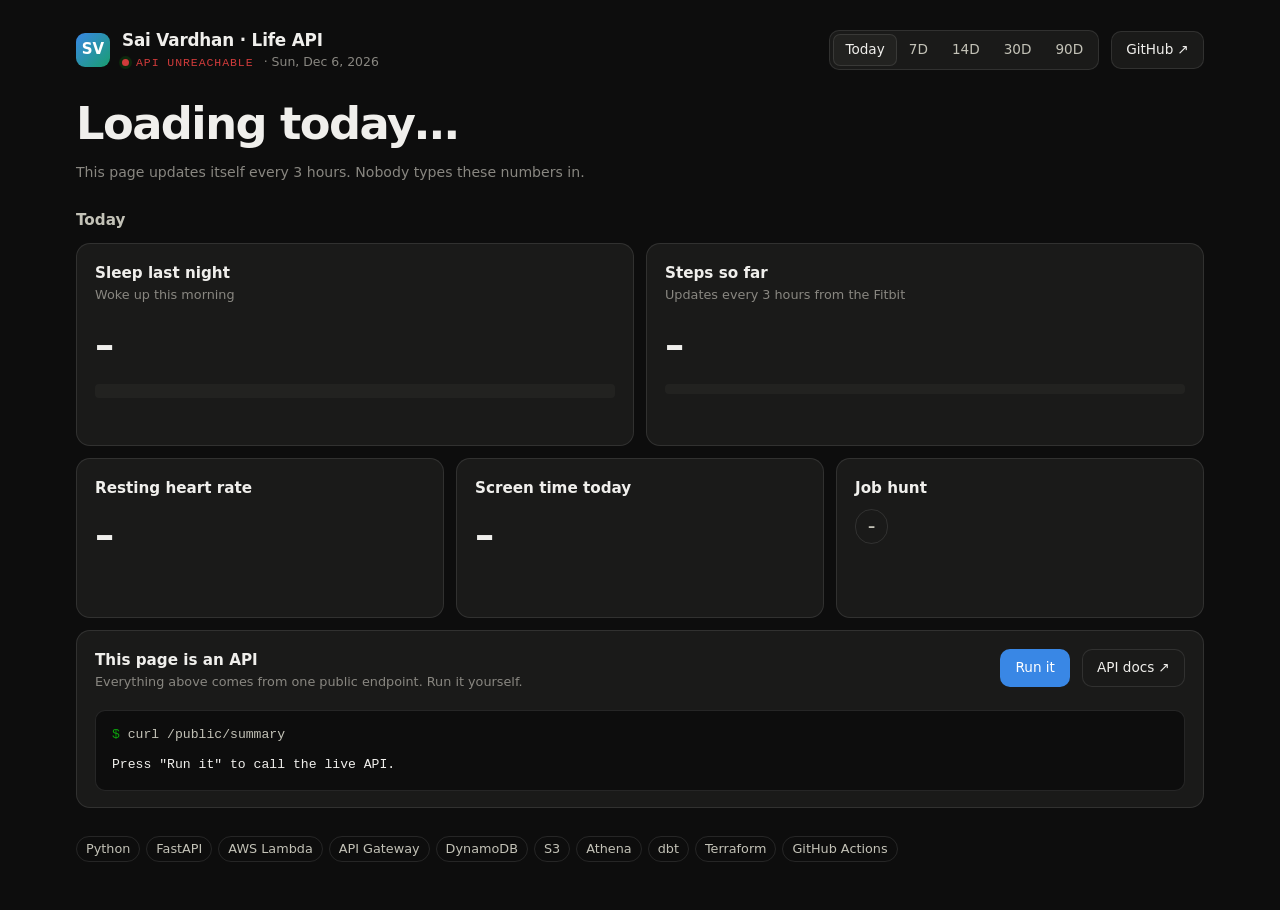
==== commit aaaeeed7: "Replace intro with a live data headline and add a runnable API box - Hero line is generated from tod" ====
--- a/web/index.html
+++ b/web/index.html
@@ -30,7 +30,10 @@
     </div>
   </header>
 
-  <p class="intro">I built a serverless data platform on AWS that tracks my <strong>job search</strong>, <strong>sleep</strong>, <strong>activity</strong> and <strong>screen time</strong>. A Fitbit feeds the Google Health API, my phone reports app usage, and a daily pipeline lands everything in an S3 data lake. Only totals and averages are public.</p>
+  <section class="hero" aria-live="polite">
+    <p class="hero-line" id="hero-line">Loading today&hellip;</p>
+    <p class="aside">This page updates itself every 3 hours. Nobody types these numbers in.</p>
+  </section>
 
   <section id="today-view">
     <div class="today-head">
@@ -79,7 +82,7 @@
   <section class="grid">
     <article class="card c12">
       <div class="head">
-        <div><h2>Sleep by stage</h2><p class="desc">Hours asleep per night, attributed to the morning I woke up</p></div>
+        <div><h2>Sleep by stage</h2><p class="desc">Hours per night</p></div>
         <div class="legend" id="lg-sleep"></div>
       </div>
       <div class="chart" id="ch-sleep"></div>
@@ -96,13 +99,13 @@
 
     <article class="card c8">
       <div class="head">
-        <div><h2>Screen time</h2><p class="desc">Hours per day. Infinite-feed apps (Instagram, YouTube, Reddit…) count as doomscrolling</p></div>
+        <div><h2>Screen time</h2><p class="desc">Hours per day · doomscrolling = Instagram, YouTube, Reddit and similar</p></div>
         <div class="legend" id="lg-screen"></div>
       </div>
       <div class="chart" id="ch-screen"></div>
     </article>
     <article class="card c4">
-      <div class="head"><div><h2>Job hunt</h2><p class="desc">Did I apply somewhere that day? A habit, not a scoreboard</p></div></div>
+      <div class="head"><div><h2>Days I applied</h2><p class="desc">One dot per day</p></div></div>
       <div id="hunt-badge" class="badge">–</div>
       <p class="streak" id="hunt-streak">&nbsp;</p>
       <div class="dots" id="hunt-dots" aria-label="Days with applications"></div>
@@ -110,7 +113,7 @@
     </article>
 
     <article class="card c12">
-      <h2>What the data says</h2><p class="desc">Computed from the selected range</p>
+      <h2>Notes</h2><p class="desc">From the selected range</p>
       <div id="insights" class="insights"></div>
     </article>
   </section>
@@ -120,6 +123,18 @@
     <div class="tbl-wrap"><table id="tbl"></table></div>
   </details>
   </div>
+
+  <section class="card api-box" aria-labelledby="api-h">
+    <div class="head">
+      <div><h2 id="api-h">This page is an API</h2><p class="desc">Everything above comes from one public endpoint. Run it yourself.</p></div>
+      <div class="controls">
+        <button class="btn primary" id="run-api" type="button">Run it</button>
+        <a class="btn" id="api-docs" href="#">API docs ↗</a>
+      </div>
+    </div>
+    <pre class="term"><span class="prompt">$</span> curl <span id="api-url"></span>/public/summary
+<code id="api-out" class="out">Press "Run it" to call the live API.</code></pre>
+  </section>
 
   <footer>
     <div class="chips">
@@ -222,13 +237,27 @@
   $("updated").textContent = updatedText(ts);
 }
 
+function heroLine(ts) {
+  const t = ts.days.find((d) => d.day === todayISO()) || {};
+  const h = ts.job_hunt;
+  const parts = [];
+  if (t.sleep_minutes != null) parts.push(`Slept ${hm(t.sleep_minutes)}.`);
+  if (t.steps != null) parts.push(`${t.steps.toLocaleString()} steps so far.`);
+  if (h.streak_days > 1) parts.push(`Day ${h.streak_days} of applying.`);
+  else if (h.applied_today) parts.push("Applied to a job today.");
+  else parts.push("No applications yet today.");
+  if (t.doomscroll_minutes) parts.push(`${hm(t.doomscroll_minutes)} lost to scrolling.`);
+  return parts.join(" ");
+}
+
 function renderToday(ts) {
+  $("hero-line").textContent = heroLine(ts);
   const iso = todayISO();
   const t = ts.days.find((d) => d.day === iso) || { day: iso };
   const prev = ts.days.filter((d) => d.day < iso);
   const nice = new Date(iso + "T12:00:00").toLocaleDateString("en-US", { weekday: "long", month: "long", day: "numeric", year: "numeric" });
   $("tv-title").textContent = `Today · ${nice}`;
-  $("tv-asof").textContent = `As of ${new Date(ts.generated_at).toLocaleTimeString("en-US", { timeZone: TZ, hour: "numeric", minute: "2-digit" })} ${TZ === "America/New_York" ? "ET" : TZ}`;
+  $("tv-asof").textContent = `· as of ${new Date(ts.generated_at).toLocaleTimeString("en-US", { timeZone: TZ, hour: "numeric", minute: "2-digit" })} ${TZ === "America/New_York" ? "ET" : TZ}`;
 
   // sleep + stages
   const stages = SLEEP.map((s) => ({ ...s, v: t[{ deep: "deep_sleep_minutes", light: "light_sleep_minutes", rem: "rem_sleep_minutes", awake: "awake_minutes" }[s.key]] }));
@@ -293,6 +322,22 @@
     if (today) loadToday(); else load(Number(b.dataset.days));
   }),
 );
+$("api-url").textContent = API;
+$("api-docs").href = `${API}/docs`;
+$("run-api").addEventListener("click", async () => {
+  const out = $("api-out");
+  out.textContent = "…";
+  const t0 = performance.now();
+  try {
+    const r = await fetch(`${API}/public/summary`, { cache: "no-store" });
+    const body = await r.json();
+    out.textContent = `${JSON.stringify(body, null, 2)}
+
+# HTTP ${r.status} in ${Math.round(performance.now() - t0)} ms, served by AWS Lambda`;
+  } catch (e) {
+    out.textContent = "Request failed. The API may be cold-starting; try again.";
+  }
+});
 loadToday();
 </script>
 </body>
--- a/web/styles.css
+++ b/web/styles.css
@@ -137,8 +137,9 @@
 
 /* today view */
 .today-date { color: var(--muted); font-size: 0.78rem; margin-left: 6px; }
-.today-head { margin: 4px 0 14px; }
-.today-head h2 { font-size: clamp(1.3rem, 3vw, 1.7rem); margin: 0; letter-spacing: -0.02em; }
+.today-head { margin: 0 0 12px; display: flex; gap: 8px; align-items: baseline; flex-wrap: wrap; }
+.today-head h2 { font-size: 0.95rem; font-weight: 600; margin: 0; color: var(--ink-2); }
+.today-head .desc { margin: 0; }
 .tv-big { font-size: clamp(1.8rem, 4vw, 2.4rem); font-weight: 650; letter-spacing: -0.03em; margin: 8px 0 12px; }
 .stagebar { display: flex; gap: 2px; height: 14px; border-radius: 4px; overflow: hidden; background: var(--surface-2); }
 .stagebar span { display: block; height: 100%; }
@@ -146,3 +147,14 @@
 .meter { height: 10px; border-radius: 4px; background: var(--surface-2); overflow: hidden; margin-bottom: 8px; }
 .meter span { display: block; height: 100%; background: var(--s1); border-radius: 0 4px 4px 0; width: 0; transition: width 0.4s ease; }
 [hidden] { display: none !important; }
+
+/* hero */
+.hero { margin: 6px 0 26px; }
+.hero-line { font-size: clamp(1.7rem, 4.6vw, 2.8rem); font-weight: 650; letter-spacing: -0.035em; line-height: 1.12; margin: 0; max-width: 30ch; text-wrap: pretty; }
+.aside { margin: 12px 0 0; color: var(--muted); font-size: 0.88rem; }
+
+/* api box */
+.api-box { margin-top: 12px; }
+.term { margin: 6px 0 4px; background: var(--page); border: 1px solid var(--ring); border-radius: 10px; padding: 14px 16px; font: 0.82rem/1.55 var(--mono); color: var(--ink-2); overflow-x: auto; white-space: pre; }
+.term .prompt { color: var(--good); }
+.term .out { display: block; margin-top: 10px; color: var(--ink); white-space: pre; }
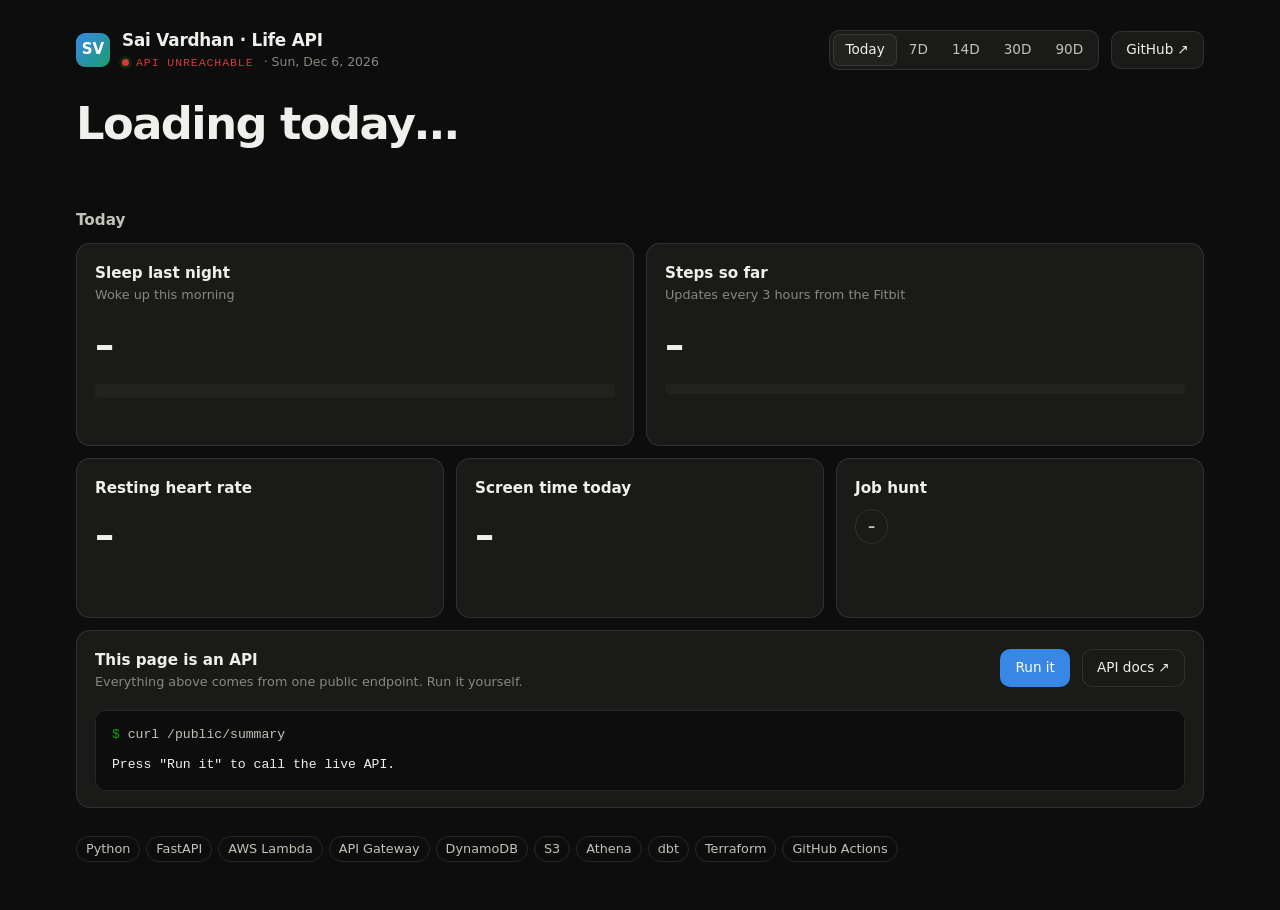
==== commit baded504: "Show last update time under the headline instead of a tagline Co-Authored-By: Claude Opus 5.5 <norep" ====
--- a/web/index.html
+++ b/web/index.html
@@ -32,7 +32,7 @@
 
   <section class="hero" aria-live="polite">
     <p class="hero-line" id="hero-line">Loading today&hellip;</p>
-    <p class="aside">This page updates itself every 3 hours. Nobody types these numbers in.</p>
+    <p class="aside" id="hero-updated">&nbsp;</p>
   </section>
 
   <section id="today-view">
@@ -252,6 +252,7 @@
 
 function renderToday(ts) {
   $("hero-line").textContent = heroLine(ts);
+  $("hero-updated").textContent = `Updated ${new Date(ts.generated_at).toLocaleTimeString("en-US", { timeZone: TZ, hour: "numeric", minute: "2-digit" })} ET`;
   const iso = todayISO();
   const t = ts.days.find((d) => d.day === iso) || { day: iso };
   const prev = ts.days.filter((d) => d.day < iso);
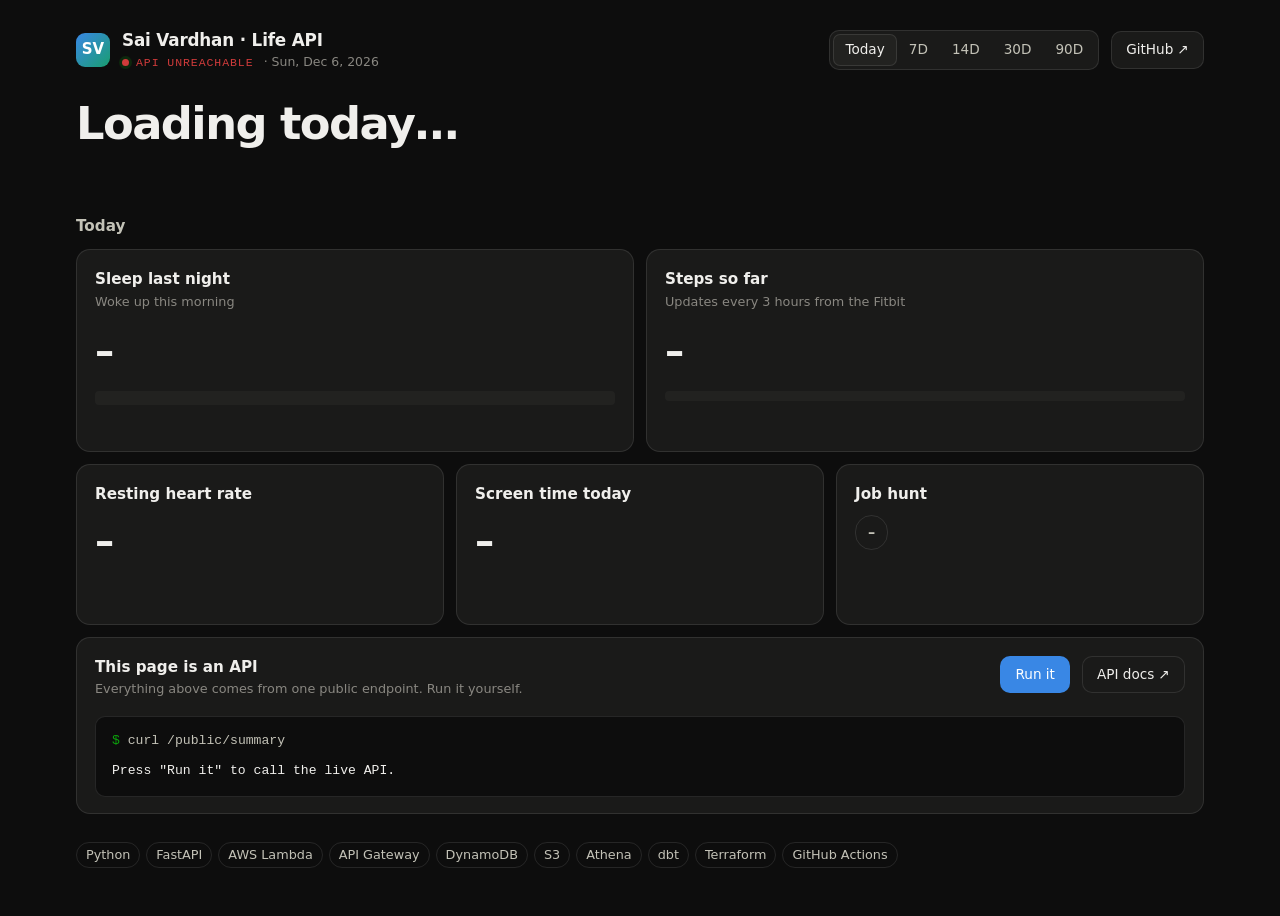
==== commit 35a9174f: "Add a "compared to me" line under the headline Ranks today against my own history, e.g. "Longest sle" ====
--- a/web/index.html
+++ b/web/index.html
@@ -32,7 +32,7 @@
 
   <section class="hero" aria-live="polite">
     <p class="hero-line" id="hero-line">Loading today&hellip;</p>
-    <p class="aside" id="hero-updated">&nbsp;</p>
+    <p class="aside" id="hero-context">&nbsp;</p>
   </section>
 
   <section id="today-view">
@@ -250,9 +250,38 @@
   return parts.join(" ");
 }
 
+// Today vs my own history. Only states things that are strictly true of the data.
+function contextLine(ts) {
+  const iso = todayISO();
+  const t = ts.days.find((d) => d.day === iso) || {};
+  const nights = ts.days.filter((d) => d.day < iso && d.sleep_minutes != null).reverse(); // newest first
+  const short = (iso) => fmtDay(iso, { month: "short", day: "numeric" });
+  const dur = (m) => (m >= 60 ? hm(m) : `${Math.round(m)} min`);
+  const parts = [];
+
+  if (t.sleep_minutes != null && nights.length >= 3) {
+    const longer = nights.findIndex((d) => d.sleep_minutes >= t.sleep_minutes);
+    const shorter = nights.findIndex((d) => d.sleep_minutes <= t.sleep_minutes);
+    if (longer === -1) parts.push(`Longest sleep in ${nights.length + 1} nights.`);
+    else if (longer >= 3) parts.push(`Longest sleep since ${short(nights[longer].day)}.`);
+    else if (shorter === -1) parts.push(`Shortest night in ${nights.length + 1} nights.`);
+    else if (shorter >= 3) parts.push(`Shortest night since ${short(nights[shorter].day)}.`);
+    else {
+      const wk = avg(nights.slice(0, 7).map((d) => d.sleep_minutes));
+      const diff = t.sleep_minutes - wk;
+      parts.push(Math.abs(diff) < 15 ? "Right on my usual sleep." : `${dur(Math.abs(diff))} ${diff > 0 ? "more" : "less"} sleep than my weekly average.`);
+    }
+  }
+  const stepAvg = avg(ts.days.filter((d) => d.day < iso).slice(-7).map((d) => d.steps));
+  if (t.steps != null && stepAvg && t.steps >= stepAvg) parts.push("Already past my daily step average.");
+  const streak = ts.job_hunt.streak_days;
+  if ([7, 14, 30, 60, 100].includes(streak)) parts.push(`${streak}-day application streak.`);
+  return parts.join(" ") || " ";
+}
+
 function renderToday(ts) {
   $("hero-line").textContent = heroLine(ts);
-  $("hero-updated").textContent = `Updated ${new Date(ts.generated_at).toLocaleTimeString("en-US", { timeZone: TZ, hour: "numeric", minute: "2-digit" })} ET`;
+  $("hero-context").textContent = contextLine(ts);
   const iso = todayISO();
   const t = ts.days.find((d) => d.day === iso) || { day: iso };
   const prev = ts.days.filter((d) => d.day < iso);
@@ -293,7 +322,7 @@
 
 async function loadToday() {
   try {
-    const ts = await fetch(`${API}/public/timeseries?days=8`).then((r) => { if (!r.ok) throw r.status; return r.json(); });
+    const ts = await fetch(`${API}/public/timeseries?days=60`).then((r) => { if (!r.ok) throw r.status; return r.json(); });
     renderToday(ts);
   } catch (e) {
     $("status").textContent = "API unreachable";
--- a/web/styles.css
+++ b/web/styles.css
@@ -151,7 +151,7 @@
 /* hero */
 .hero { margin: 6px 0 26px; }
 .hero-line { font-size: clamp(1.7rem, 4.6vw, 2.8rem); font-weight: 650; letter-spacing: -0.035em; line-height: 1.12; margin: 0; max-width: 30ch; text-wrap: pretty; }
-.aside { margin: 12px 0 0; color: var(--muted); font-size: 0.88rem; }
+.aside { margin: 12px 0 0; color: var(--ink-2); font-size: clamp(1rem, 2vw, 1.15rem); }
 
 /* api box */
 .api-box { margin-top: 12px; }
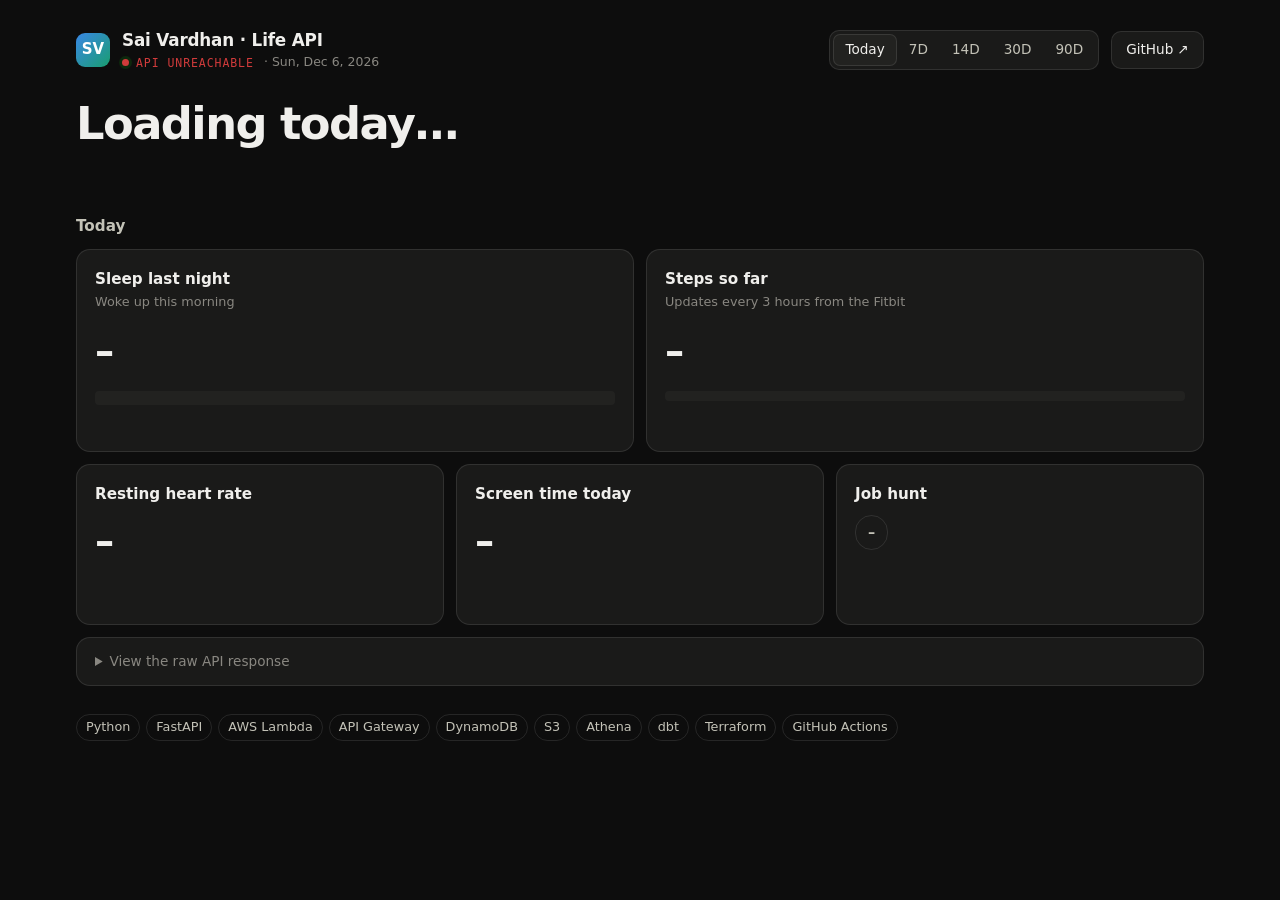
==== commit cdc2ac95: "Collapse the raw API box into a one-line toggle Opening it calls the live endpoint once; 'Run again'" ====
--- a/web/index.html
+++ b/web/index.html
@@ -124,17 +124,20 @@
   </details>
   </div>
 
-  <section class="card api-box" aria-labelledby="api-h">
-    <div class="head">
-      <div><h2 id="api-h">This page is an API</h2><p class="desc">Everything above comes from one public endpoint. Run it yourself.</p></div>
-      <div class="controls">
-        <button class="btn primary" id="run-api" type="button">Run it</button>
-        <a class="btn" id="api-docs" href="#">API docs ↗</a>
-      </div>
-    </div>
-    <pre class="term"><span class="prompt">$</span> curl <span id="api-url"></span>/public/summary
-<code id="api-out" class="out">Press "Run it" to call the live API.</code></pre>
-  </section>
+  <details class="api-box" id="api-box">
+    <summary>View the raw API response</summary>
+    <div class="api-body">
+      <div class="head">
+        <p class="desc" style="margin:0">Everything on this page comes from this public endpoint.</p>
+        <div class="controls">
+          <button class="btn primary" id="run-api" type="button">Run again</button>
+          <a class="btn" id="api-docs" href="#">API docs ↗</a>
+        </div>
+      </div>
+      <pre class="term"><span class="prompt">$</span> curl <span id="api-url"></span>/public/summary
+<code id="api-out" class="out">…</code></pre>
+    </div>
+  </details>
 
   <footer>
     <div class="chips">
@@ -354,7 +357,10 @@
 );
 $("api-url").textContent = API;
 $("api-docs").href = `${API}/docs`;
-$("run-api").addEventListener("click", async () => {
+// Opening the toggle calls the live API once; "Run again" repeats it.
+$("api-box").addEventListener("toggle", () => { if ($("api-box").open && $("api-out").textContent === "…") runApi(); });
+$("run-api").addEventListener("click", runApi);
+async function runApi() {
   const out = $("api-out");
   out.textContent = "…";
   const t0 = performance.now();
@@ -367,7 +373,7 @@
   } catch (e) {
     out.textContent = "Request failed. The API may be cold-starting; try again.";
   }
-});
+}
 loadToday();
 </script>
 </body>
--- a/web/styles.css
+++ b/web/styles.css
@@ -155,6 +155,9 @@
 
 /* api box */
 .api-box { margin-top: 12px; }
+.api-box summary { color: var(--muted); font-size: 0.85rem; }
+.api-box summary:hover { color: var(--ink-2); }
+.api-body { padding: 0 18px 16px; }
 .term { margin: 6px 0 4px; background: var(--page); border: 1px solid var(--ring); border-radius: 10px; padding: 14px 16px; font: 0.82rem/1.55 var(--mono); color: var(--ink-2); overflow-x: auto; white-space: pre; }
 .term .prompt { color: var(--good); }
 .term .out { display: block; margin-top: 10px; color: var(--ink); white-space: pre; }
